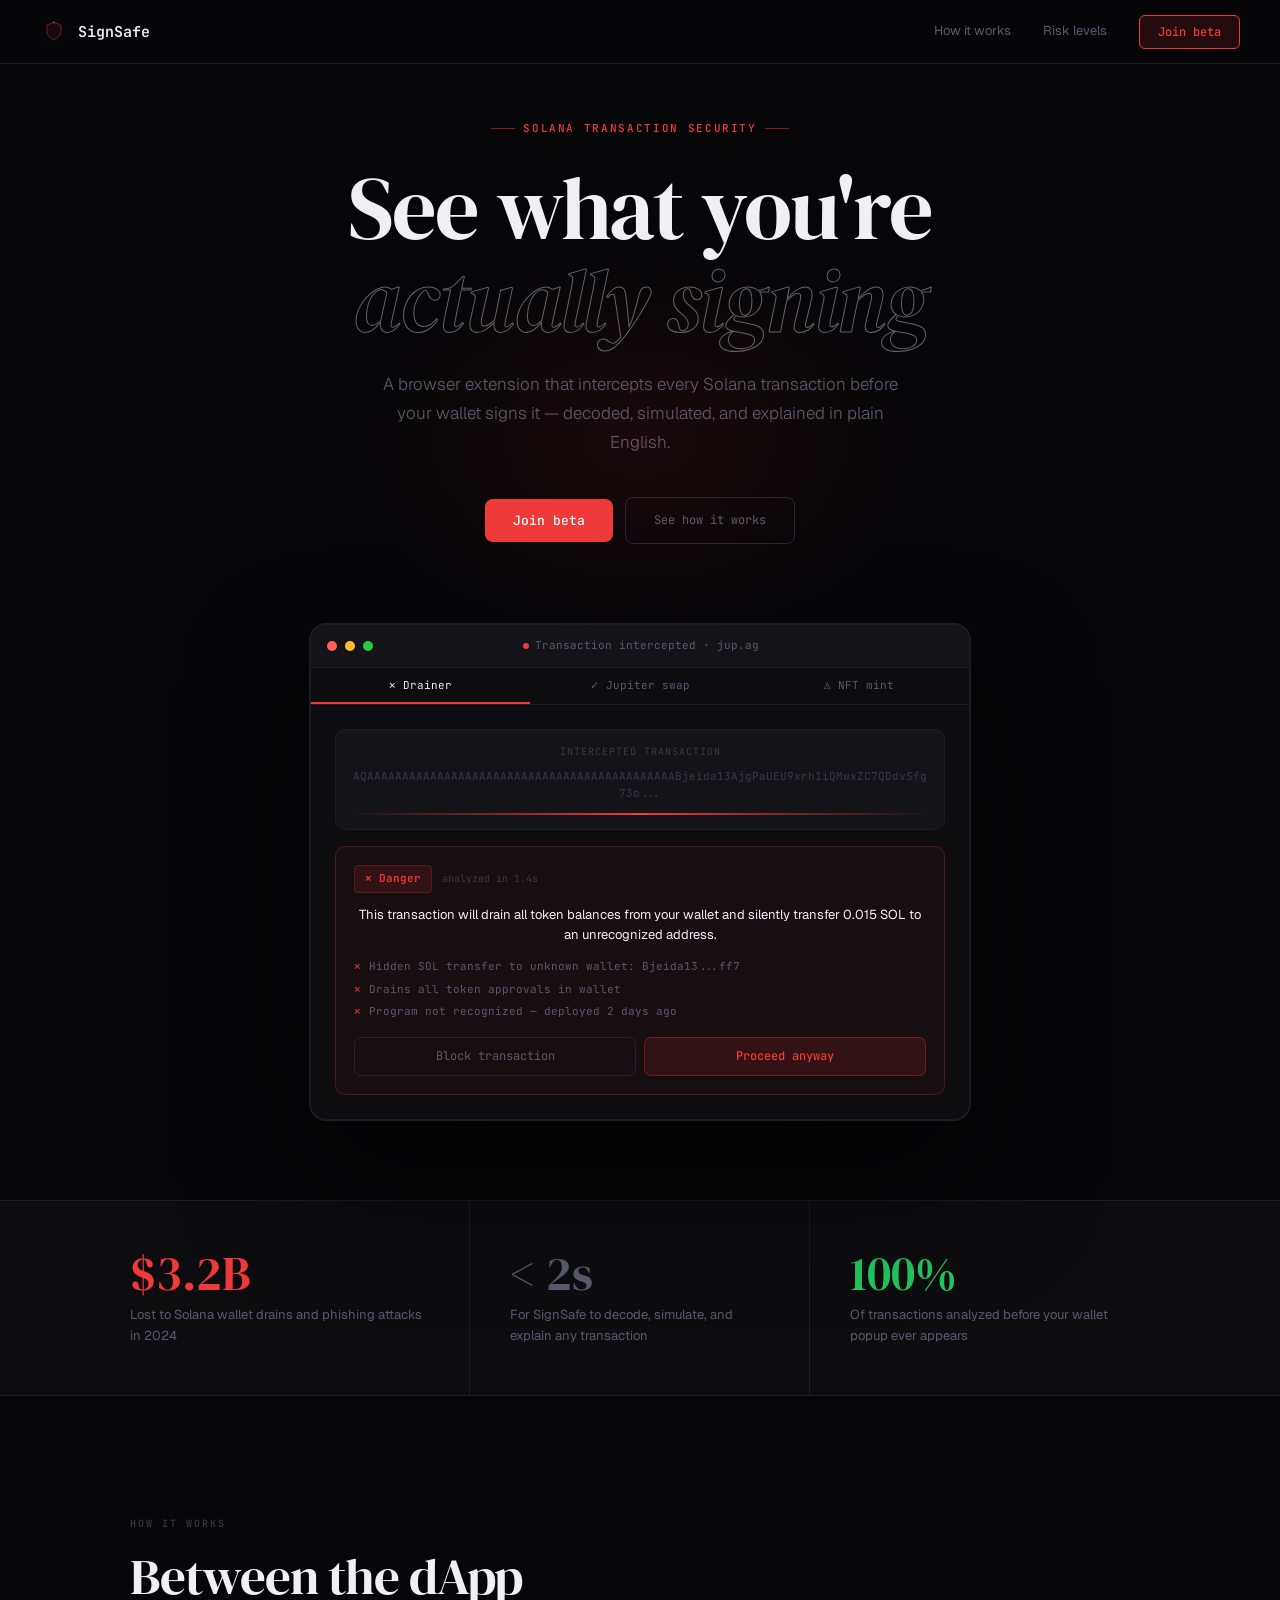
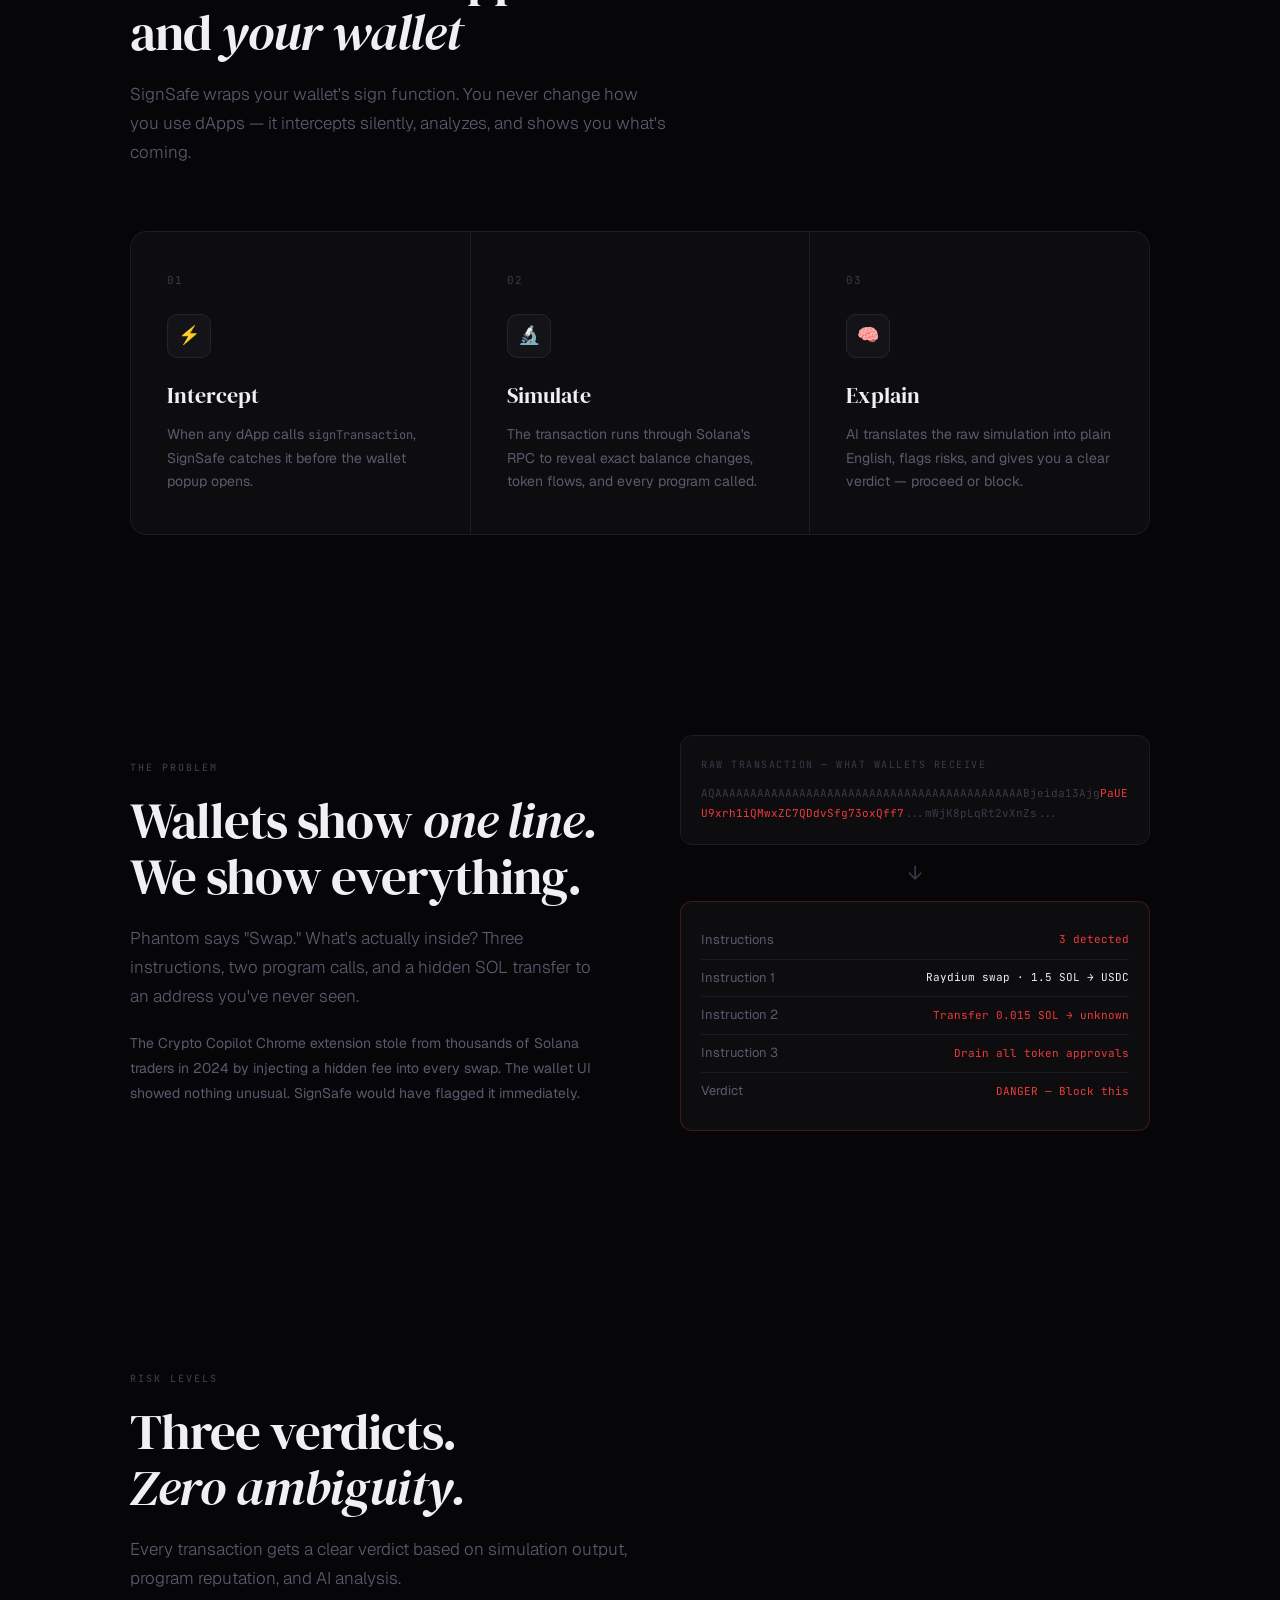
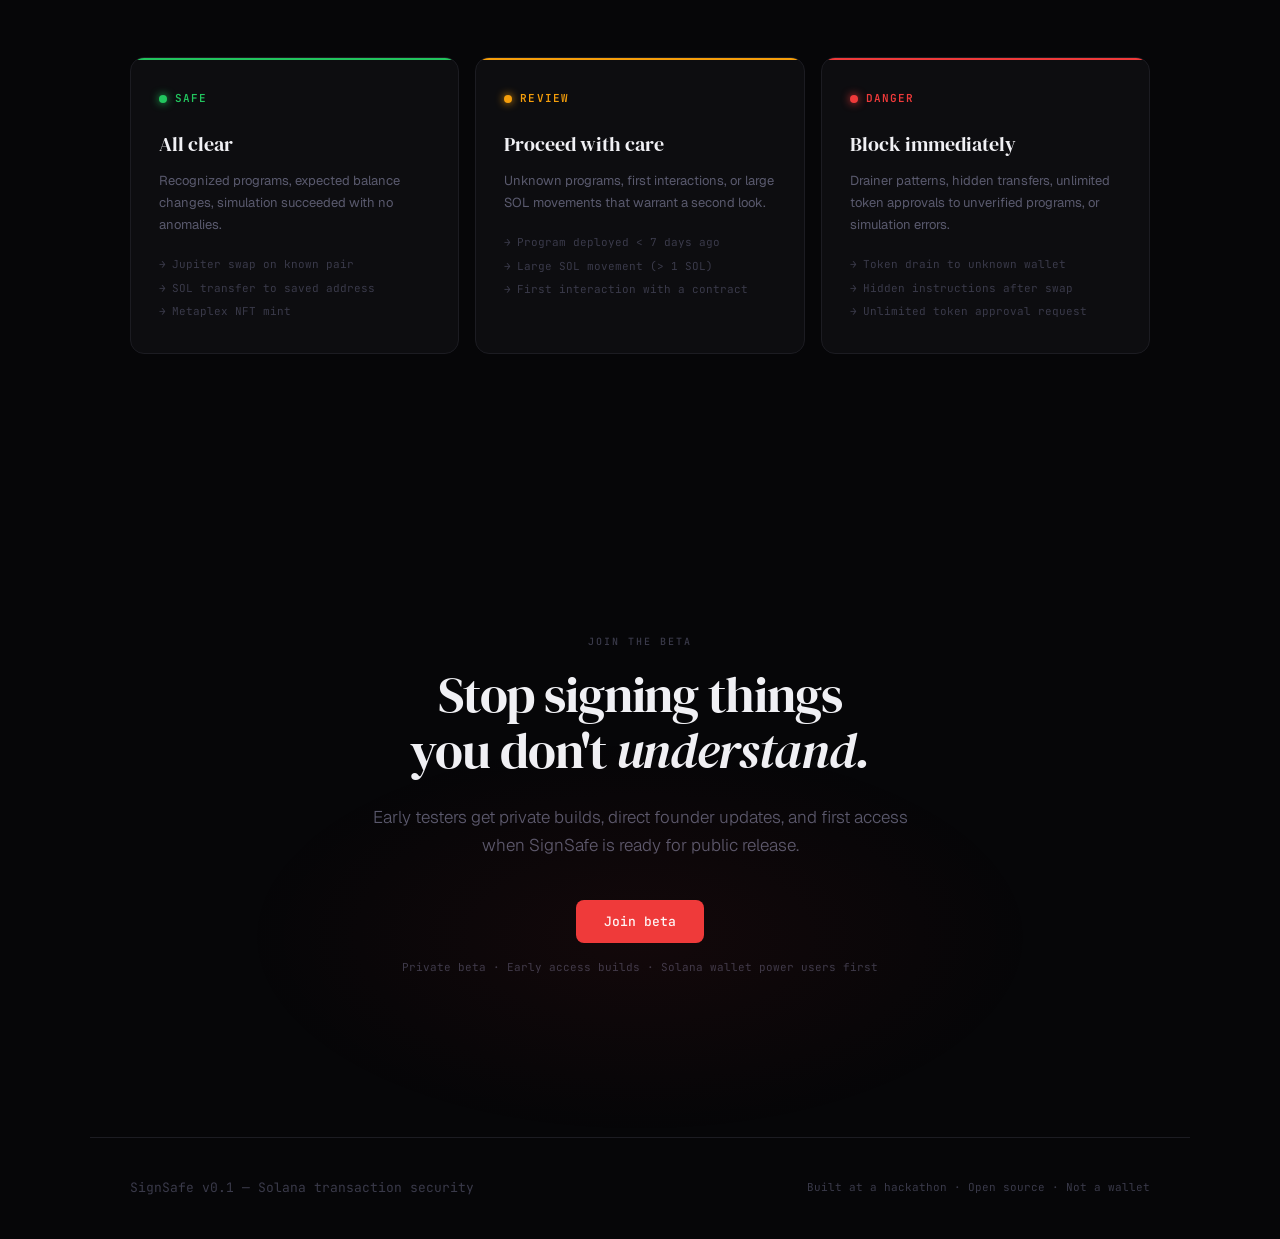
==== landing/index.html @ 32e8582d "Add favicon and icon assets for landing and test dapp - Introduced new favicon.ico and icon.svg file" ====
<!DOCTYPE html>
<html lang="en">
<head>
<meta charset="UTF-8">
<meta name="viewport" content="width=device-width, initial-scale=1.0">
<title>SignSafe — See What You're Signing</title>
<link rel="icon" href="favicon.ico" sizes="any">
<link rel="icon" type="image/svg+xml" href="icon.svg">
<link rel="preconnect" href="https://fonts.googleapis.com">
<link href="https://fonts.googleapis.com/css2?family=DM+Serif+Display:ital@0;1&family=JetBrains+Mono:wght@400;500;600&family=Geist:wght@300;400;500&display=swap" rel="stylesheet">
<style>
:root{--bg:#060608;--surface:#0d0d10;--surface-2:#141418;--border:#1c1c22;--border-2:#252530;--red:#ef3a3a;--red-dim:#ef3a3a22;--green:#22c55e;--green-dim:#22c55e18;--amber:#f59e0b;--amber-dim:#f59e0b18;--text:#f0f0f4;--muted:#5a5a6e;--muted-2:#3a3a4a;}
*,*::before,*::after{box-sizing:border-box;margin:0;padding:0;}
html{scroll-behavior:smooth;}
body{background:var(--bg);color:var(--text);font-family:'Geist',sans-serif;font-size:16px;line-height:1.6;overflow-x:hidden;}
nav{position:fixed;top:0;left:0;right:0;z-index:100;display:flex;align-items:center;justify-content:space-between;padding:0 40px;height:64px;border-bottom:1px solid var(--border);background:rgba(6,6,8,0.88);backdrop-filter:blur(20px);}
.logo{display:flex;align-items:center;gap:10px;font-family:'JetBrains Mono',monospace;font-size:15px;font-weight:600;color:var(--text);text-decoration:none;}
.logo-mark{width:28px;height:28px;display:block;flex-shrink:0;}
.nav-links{display:flex;align-items:center;gap:32px;}
.nav-links a{font-size:13px;color:var(--muted);text-decoration:none;transition:color .2s;}
.nav-links a:hover{color:var(--text);}
.btn-chrome{font-family:'JetBrains Mono',monospace;font-size:12px;font-weight:500;padding:8px 18px;border-radius:6px;border:1px solid var(--red);background:var(--red-dim);color:var(--red);cursor:pointer;text-decoration:none;transition:all .2s;}
.btn-chrome:hover{background:var(--red);color:#fff;}
.cta-button{appearance:none;}
.hero{min-height:100vh;display:flex;flex-direction:column;align-items:center;justify-content:center;padding:120px 40px 80px;position:relative;text-align:center;}
.hero-glow{position:absolute;top:20%;left:50%;transform:translateX(-50%);width:600px;height:400px;background:radial-gradient(ellipse,rgba(239,58,58,.08) 0%,transparent 70%);pointer-events:none;}
.eyebrow{font-family:'JetBrains Mono',monospace;font-size:11px;font-weight:500;letter-spacing:.15em;text-transform:uppercase;color:var(--red);margin-bottom:24px;display:flex;align-items:center;gap:8px;}
.eyebrow::before,.eyebrow::after{content:'';display:block;width:24px;height:1px;background:var(--red);opacity:.5;}
h1{font-family:'DM Serif Display',serif;font-size:clamp(52px,7vw,88px);font-weight:400;line-height:1.05;letter-spacing:-.02em;margin-bottom:24px;max-width:900px;}
h1 em{font-style:italic;color:transparent;-webkit-text-stroke:1px rgba(240,240,244,.4);}
.hero-sub{font-size:17px;color:var(--muted);max-width:520px;line-height:1.7;margin-bottom:40px;font-weight:300;}
.hero-cta{display:flex;gap:12px;align-items:center;margin-bottom:80px;}
.btn-primary{font-family:'JetBrains Mono',monospace;font-size:13px;font-weight:500;padding:13px 28px;border-radius:8px;border:none;background:var(--red);color:#fff;cursor:pointer;text-decoration:none;transition:all .2s;}
.btn-primary:hover{background:#ff4545;transform:translateY(-1px);}
.btn-ghost{font-family:'JetBrains Mono',monospace;font-size:12px;padding:13px 28px;border-radius:8px;border:1px solid var(--border-2);background:transparent;color:var(--muted);cursor:pointer;text-decoration:none;transition:all .2s;}
.btn-ghost:hover{border-color:var(--muted);color:var(--text);}
.demo-panel{width:100%;max-width:660px;border-radius:16px;border:1px solid var(--border);overflow:hidden;background:var(--surface);box-shadow:0 0 0 1px var(--border),0 60px 120px rgba(0,0,0,.6);}
.demo-bar{display:flex;align-items:center;gap:8px;padding:12px 16px;border-bottom:1px solid var(--border);background:var(--surface-2);}
.demo-dot{width:10px;height:10px;border-radius:50%;}
.d1{background:#ff5f57;}.d2{background:#ffbd2e;}.d3{background:#28ca41;}
.demo-title{font-family:'JetBrains Mono',monospace;font-size:11px;color:var(--muted);margin:0 auto;padding-right:52px;}
.demo-tabs{display:flex;border-bottom:1px solid var(--border);}
.demo-tab{font-family:'JetBrains Mono',monospace;font-size:11px;padding:10px 0;cursor:pointer;color:var(--muted);border:none;border-bottom:2px solid transparent;background:none;border-radius:0;transition:all .2s;flex:1;text-align:center;}
.demo-tab.active{color:var(--text);}
.demo-tab.active.danger{border-bottom-color:var(--red);}
.demo-tab.active.safe{border-bottom-color:var(--green);}
.demo-tab.active.review{border-bottom-color:var(--amber);}
.demo-body{padding:24px;}
.tx-incoming{background:var(--surface-2);border:1px solid var(--border);border-radius:10px;padding:14px;margin-bottom:16px;font-family:'JetBrains Mono',monospace;font-size:11px;color:var(--muted-2);}
.tx-label{font-size:10px;letter-spacing:.1em;text-transform:uppercase;color:var(--muted-2);margin-bottom:8px;}
.tx-hash{word-break:break-all;line-height:1.6;}
.scanning-bar{height:2px;background:linear-gradient(90deg,transparent,var(--red),transparent);animation:scan 2s ease-in-out infinite;border-radius:1px;margin:10px 0 0;}
@keyframes scan{0%{width:0%;margin-left:0;}50%{width:100%;margin-left:0;}100%{width:0%;margin-left:100%;}}
.analysis-result{border-radius:10px;border:1px solid;padding:18px;}
.result-header{display:flex;align-items:center;gap:10px;margin-bottom:12px;}
.result-badge{font-family:'JetBrains Mono',monospace;font-size:11px;font-weight:600;padding:4px 10px;border-radius:4px;}
.result-badge.danger{background:var(--red-dim);color:var(--red);border:1px solid rgba(239,58,58,.2);}
.result-badge.safe{background:var(--green-dim);color:var(--green);border:1px solid rgba(34,197,94,.2);}
.result-badge.review{background:var(--amber-dim);color:var(--amber);border:1px solid rgba(245,158,11,.2);}
.result-summary{font-size:13px;color:var(--text);line-height:1.6;margin-bottom:12px;}
.result-flags{display:flex;flex-direction:column;gap:5px;margin-bottom:16px;}
.flag{display:flex;align-items:flex-start;gap:8px;font-size:11px;color:var(--muted);font-family:'JetBrains Mono',monospace;}
.fi-danger{color:var(--red);}.fi-safe{color:var(--green);}.fi-review{color:var(--amber);}
.result-buttons{display:grid;grid-template-columns:1fr 1fr;gap:8px;}
.rb-block{padding:9px;border-radius:7px;border:1px solid var(--border-2);background:transparent;color:var(--muted);font-family:'JetBrains Mono',monospace;font-size:12px;cursor:pointer;text-align:center;}
.rb-proceed{padding:9px;border-radius:7px;font-family:'JetBrains Mono',monospace;font-size:12px;font-weight:500;cursor:pointer;text-align:center;border:1px solid;}
.live-dot{width:6px;height:6px;border-radius:50%;background:var(--red);display:inline-block;animation:pulse 1.5s ease-in-out infinite;margin-right:6px;vertical-align:middle;}
@keyframes pulse{0%,100%{opacity:1;}50%{opacity:.3;}}
.stat-strip{border-top:1px solid var(--border);border-bottom:1px solid var(--border);background:var(--surface);}
.stat-strip-inner{max-width:1100px;margin:0 auto;display:grid;grid-template-columns:repeat(3,1fr);padding:0 40px;}
.stat-item{padding:48px 40px;border-right:1px solid var(--border);}
.stat-item:first-child{padding-left:0;}.stat-item:last-child{border-right:none;}
.stat-num{font-family:'DM Serif Display',serif;font-size:48px;line-height:1;margin-bottom:8px;}
.stat-desc{font-size:13px;color:var(--muted);line-height:1.6;}
section{padding:120px 40px;max-width:1100px;margin:0 auto;}
.section-label{font-family:'JetBrains Mono',monospace;font-size:10px;font-weight:500;letter-spacing:.2em;text-transform:uppercase;color:var(--muted-2);margin-bottom:16px;}
h2{font-family:'DM Serif Display',serif;font-size:clamp(36px,4vw,52px);font-weight:400;line-height:1.1;letter-spacing:-.02em;margin-bottom:20px;}
h2 em{font-style:italic;}
.lead{font-size:17px;color:var(--muted);max-width:540px;line-height:1.7;font-weight:300;}
.steps{display:grid;grid-template-columns:repeat(3,1fr);gap:1px;background:var(--border);border:1px solid var(--border);border-radius:16px;overflow:hidden;margin-top:64px;}
.step{background:var(--surface);padding:40px 36px;}
.step-num{font-family:'JetBrains Mono',monospace;font-size:11px;color:var(--muted-2);margin-bottom:24px;letter-spacing:.1em;}
.step-icon{width:44px;height:44px;border-radius:10px;border:1px solid var(--border-2);display:flex;align-items:center;justify-content:center;font-size:18px;margin-bottom:20px;background:var(--surface-2);}
.step h3{font-family:'DM Serif Display',serif;font-size:22px;font-weight:400;margin-bottom:10px;}
.step p{font-size:14px;color:var(--muted);line-height:1.7;}
.problem-section{padding:80px 40px 120px;max-width:1100px;margin:0 auto;display:grid;grid-template-columns:1fr 1fr;gap:80px;align-items:center;}
.tx-raw{background:var(--surface);border:1px solid var(--border);border-radius:12px;padding:20px;font-family:'JetBrains Mono',monospace;font-size:11px;color:var(--muted-2);word-break:break-all;line-height:1.8;}
.tx-raw-label{font-size:10px;letter-spacing:.15em;text-transform:uppercase;color:var(--muted-2);margin-bottom:10px;}
.hl{color:var(--red);}
.arrow-down{text-align:center;padding:12px 0;color:var(--muted-2);font-size:20px;}
.tx-decoded{background:var(--surface);border:1px solid rgba(239,58,58,.25);border-radius:12px;padding:20px;}
.tx-decoded-row{display:flex;justify-content:space-between;align-items:center;padding:8px 0;border-bottom:1px solid var(--border);font-size:13px;gap:16px;}
.tx-decoded-row:last-child{border-bottom:none;}
.tx-dk{color:var(--muted);flex-shrink:0;}
.tx-dv{font-family:'JetBrains Mono',monospace;font-size:11px;text-align:right;}
.tx-dv.red{color:var(--red);}
.risk-grid{display:grid;grid-template-columns:repeat(3,1fr);gap:16px;margin-top:64px;}
.risk-card{border-radius:14px;border:1px solid var(--border);padding:32px 28px;background:var(--surface);position:relative;overflow:hidden;}
.risk-card::before{content:'';position:absolute;top:0;left:0;right:0;height:2px;}
.risk-card.safe::before{background:var(--green);}
.risk-card.review::before{background:var(--amber);}
.risk-card.danger::before{background:var(--red);}
.risk-indicator{display:flex;align-items:center;gap:8px;margin-bottom:20px;}
.risk-dot{width:8px;height:8px;border-radius:50%;}
.risk-dot.safe{background:var(--green);box-shadow:0 0 8px var(--green);}
.risk-dot.review{background:var(--amber);box-shadow:0 0 8px var(--amber);}
.risk-dot.danger{background:var(--red);box-shadow:0 0 8px var(--red);}
.rlt{font-family:'JetBrains Mono',monospace;font-size:11px;font-weight:600;letter-spacing:.1em;text-transform:uppercase;}
.rlt.safe{color:var(--green);}.rlt.review{color:var(--amber);}.rlt.danger{color:var(--red);}
.risk-card h3{font-family:'DM Serif Display',serif;font-size:20px;font-weight:400;margin-bottom:10px;}
.risk-card p{font-size:13px;color:var(--muted);line-height:1.7;margin-bottom:20px;}
.risk-examples{display:flex;flex-direction:column;gap:6px;}
.risk-ex{font-family:'JetBrains Mono',monospace;font-size:11px;color:var(--muted-2);display:flex;align-items:center;gap:6px;}
.risk-ex::before{content:'→';}
.cta-section{padding:160px 40px;text-align:center;position:relative;max-width:1100px;margin:0 auto;}
.cta-glow{position:absolute;bottom:0;left:50%;transform:translateX(-50%);width:800px;height:400px;background:radial-gradient(ellipse,rgba(239,58,58,.06) 0%,transparent 70%);pointer-events:none;}
.cta-section h2{max-width:700px;margin:0 auto 24px;}
.cta-section .lead{margin:0 auto 40px;}
.install-note{font-family:'JetBrains Mono',monospace;font-size:11px;color:var(--muted-2);margin-top:16px;}
.beta-note{font-family:'JetBrains Mono',monospace;font-size:11px;color:var(--muted-2);margin-top:16px;}
.beta-modal{position:fixed;inset:0;display:flex;align-items:center;justify-content:center;padding:24px;background:rgba(6,6,8,.78);backdrop-filter:blur(14px);z-index:300;opacity:0;pointer-events:none;transition:opacity .2s ease;}
.beta-modal.open{opacity:1;pointer-events:auto;}
.beta-panel{width:min(100%,520px);border-radius:18px;border:1px solid var(--border);background:linear-gradient(180deg,rgba(13,13,16,.98),rgba(9,9,12,.98));box-shadow:0 40px 100px rgba(0,0,0,.65),0 0 0 1px rgba(255,255,255,.03);padding:28px;position:relative;overflow:hidden;}
.beta-panel::before{content:'';position:absolute;top:0;left:12%;right:12%;height:1px;background:linear-gradient(90deg,transparent,rgba(239,58,58,.8),transparent);}
.beta-close{position:absolute;top:16px;right:16px;width:36px;height:36px;border-radius:10px;border:1px solid var(--border);background:var(--surface-2);color:var(--muted);font-family:'JetBrains Mono',monospace;font-size:16px;cursor:pointer;transition:all .2s;}
.beta-close:hover{color:var(--text);border-color:var(--border-2);}
.beta-brand{display:inline-flex;align-items:center;gap:10px;margin-bottom:18px;}
.beta-brand-mark{width:28px;height:28px;display:block;flex-shrink:0;}
.beta-brand-text{font-family:'JetBrains Mono',monospace;font-size:13px;font-weight:600;color:var(--text);}
.beta-eyebrow{font-family:'JetBrains Mono',monospace;font-size:10px;letter-spacing:.18em;text-transform:uppercase;color:var(--red);margin-bottom:16px;}
.beta-panel h3{font-family:'DM Serif Display',serif;font-size:38px;font-weight:400;line-height:1.08;letter-spacing:-.02em;margin-bottom:14px;padding-right:40px;}
.beta-copy{font-size:15px;line-height:1.75;color:var(--muted);margin-bottom:24px;max-width:420px;}
.beta-form{display:flex;flex-direction:column;gap:12px;}
.beta-field{display:flex;flex-direction:column;gap:7px;text-align:left;}
.beta-field label{font-family:'JetBrains Mono',monospace;font-size:10px;letter-spacing:.14em;text-transform:uppercase;color:var(--muted-2);}
.beta-field input{width:100%;border-radius:10px;border:1px solid var(--border);background:var(--surface-2);color:var(--text);padding:14px 15px;font-family:'Geist',sans-serif;font-size:15px;outline:none;transition:border-color .2s, box-shadow .2s;}
.beta-field input:focus{border-color:rgba(239,58,58,.45);box-shadow:0 0 0 3px rgba(239,58,58,.08);}
.beta-form-row{display:grid;grid-template-columns:1fr auto;gap:10px;align-items:end;}
.beta-submit{min-width:150px;}
.beta-status{min-height:18px;font-family:'JetBrains Mono',monospace;font-size:11px;color:var(--muted);}
.beta-status.success{color:var(--green);}
.beta-status.error{color:var(--red);}
.beta-panel.success .beta-form{display:none;}
.beta-success{display:none;padding:6px 0 2px;}
.beta-panel.success .beta-success{display:block;}
.beta-success h4{font-family:'DM Serif Display',serif;font-size:32px;font-weight:400;line-height:1.1;margin-bottom:12px;}
.beta-success p{font-size:15px;line-height:1.7;color:var(--muted);}
footer{border-top:1px solid var(--border);padding:40px;display:flex;align-items:center;justify-content:space-between;max-width:1100px;margin:0 auto;}
.footer-logo{font-family:'JetBrains Mono',monospace;font-size:13px;color:var(--muted-2);}
.footer-note{font-family:'JetBrains Mono',monospace;font-size:11px;color:var(--muted-2);}
@keyframes slideUp{from{opacity:0;transform:translateY(12px);}to{opacity:1;transform:translateY(0);}}
.hero{animation:slideUp .6s ease both;}
@media(max-width:768px){nav{padding:0 20px;}.nav-links{display:none;}.hero,section,.problem-section,.cta-section{padding:80px 20px;}.steps,.risk-grid,.beta-form-row{grid-template-columns:1fr;}.problem-section{grid-template-columns:1fr;}.stat-strip-inner{grid-template-columns:1fr;padding:0 20px;}.stat-item{border-right:none;border-bottom:1px solid var(--border);padding:32px 0;}.beta-panel{padding:24px 20px;}.beta-panel h3{font-size:32px;}.beta-submit{width:100%;}footer{flex-direction:column;gap:12px;padding:32px 20px;}}
</style>
</head>
<body>

<nav>
  <a class="logo" href="#"><img class="logo-mark" src="icon.svg" alt="SignSafe icon">SignSafe</a>
  <div class="nav-links">
    <a href="#how">How it works</a>
    <a href="#risk">Risk levels</a>
    <button type="button" class="btn-chrome cta-button" data-open-beta>Join beta</button>
  </div>
</nav>

<div class="hero">
  <div class="hero-glow"></div>
  <div class="eyebrow">Solana Transaction Security</div>
  <h1>See what you're<br><em>actually signing</em></h1>
  <p class="hero-sub">A browser extension that intercepts every Solana transaction before your wallet signs it &mdash; decoded, simulated, and explained in plain English.</p>
  <div class="hero-cta">
    <button type="button" class="btn-primary cta-button" data-open-beta>Join beta</button>
    <a href="#how" class="btn-ghost">See how it works</a>
  </div>
  <div class="demo-panel">
    <div class="demo-bar">
      <div class="demo-dot d1"></div><div class="demo-dot d2"></div><div class="demo-dot d3"></div>
      <div class="demo-title"><span class="live-dot"></span>Transaction intercepted &middot; jup.ag</div>
    </div>
    <div class="demo-tabs">
      <button class="demo-tab active danger" onclick="switchDemo('danger',this)">&#x2715; Drainer</button>
      <button class="demo-tab safe" onclick="switchDemo('safe',this)">&#x2713; Jupiter swap</button>
      <button class="demo-tab review" onclick="switchDemo('review',this)">&#x26A0; NFT mint</button>
    </div>
    <div class="demo-body" id="demo-body"></div>
  </div>
</div>

<div class="stat-strip">
  <div class="stat-strip-inner">
    <div class="stat-item"><div class="stat-num" style="color:var(--red)">$3.2B</div><div class="stat-desc">Lost to Solana wallet drains and phishing attacks in 2024</div></div>
    <div class="stat-item"><div class="stat-num" style="color:var(--muted)">&lt; 2s</div><div class="stat-desc">For SignSafe to decode, simulate, and explain any transaction</div></div>
    <div class="stat-item"><div class="stat-num" style="color:var(--green)">100%</div><div class="stat-desc">Of transactions analyzed before your wallet popup ever appears</div></div>
  </div>
</div>

<section id="how">
  <div class="section-label">How it works</div>
  <h2>Between the dApp<br>and <em>your wallet</em></h2>
  <p class="lead">SignSafe wraps your wallet's sign function. You never change how you use dApps &mdash; it intercepts silently, analyzes, and shows you what's coming.</p>
  <div class="steps">
    <div class="step"><div class="step-num">01</div><div class="step-icon">&#x26A1;</div><h3>Intercept</h3><p>When any dApp calls <code style="font-family:'JetBrains Mono';font-size:12px;color:var(--muted);">signTransaction</code>, SignSafe catches it before the wallet popup opens.</p></div>
    <div class="step"><div class="step-num">02</div><div class="step-icon">&#x1F52C;</div><h3>Simulate</h3><p>The transaction runs through Solana's RPC to reveal exact balance changes, token flows, and every program called.</p></div>
    <div class="step"><div class="step-num">03</div><div class="step-icon">&#x1F9E0;</div><h3>Explain</h3><p>AI translates the raw simulation into plain English, flags risks, and gives you a clear verdict &mdash; proceed or block.</p></div>
  </div>
</section>

<div class="problem-section">
  <div>
    <div class="section-label">The problem</div>
    <h2>Wallets show <em>one line.</em><br>We show everything.</h2>
    <p class="lead" style="margin-bottom:20px;">Phantom says "Swap." What's actually inside? Three instructions, two program calls, and a hidden SOL transfer to an address you've never seen.</p>
    <p style="font-size:14px;color:var(--muted);line-height:1.8;">The Crypto Copilot Chrome extension stole from thousands of Solana traders in 2024 by injecting a hidden fee into every swap. The wallet UI showed nothing unusual. SignSafe would have flagged it immediately.</p>
  </div>
  <div>
    <div class="tx-raw"><div class="tx-raw-label">Raw transaction &mdash; what wallets receive</div>AQAAAAAAAAAAAAAAAAAAAAAAAAAAAAAAAAAAAAAAAAAAAABjeida13Ajg<span class="hl">PaUEU9xrh1iQMwxZC7QDdvSfg73oxQff7</span>...mWjK8pLqRt2vXnZs...</div>
    <div class="arrow-down">&#x2193;</div>
    <div class="tx-decoded">
      <div class="tx-decoded-row"><span class="tx-dk">Instructions</span><span class="tx-dv red">3 detected</span></div>
      <div class="tx-decoded-row"><span class="tx-dk">Instruction 1</span><span class="tx-dv">Raydium swap &middot; 1.5 SOL &rarr; USDC</span></div>
      <div class="tx-decoded-row"><span class="tx-dk">Instruction 2</span><span class="tx-dv red">Transfer 0.015 SOL &rarr; unknown</span></div>
      <div class="tx-decoded-row"><span class="tx-dk">Instruction 3</span><span class="tx-dv red">Drain all token approvals</span></div>
      <div class="tx-decoded-row"><span class="tx-dk">Verdict</span><span class="tx-dv red">DANGER &mdash; Block this</span></div>
    </div>
  </div>
</div>

<section id="risk">
  <div class="section-label">Risk levels</div>
  <h2>Three verdicts.<br><em>Zero ambiguity.</em></h2>
  <p class="lead">Every transaction gets a clear verdict based on simulation output, program reputation, and AI analysis.</p>
  <div class="risk-grid">
    <div class="risk-card safe"><div class="risk-indicator"><div class="risk-dot safe"></div><span class="rlt safe">Safe</span></div><h3>All clear</h3><p>Recognized programs, expected balance changes, simulation succeeded with no anomalies.</p><div class="risk-examples"><div class="risk-ex">Jupiter swap on known pair</div><div class="risk-ex">SOL transfer to saved address</div><div class="risk-ex">Metaplex NFT mint</div></div></div>
    <div class="risk-card review"><div class="risk-indicator"><div class="risk-dot review"></div><span class="rlt review">Review</span></div><h3>Proceed with care</h3><p>Unknown programs, first interactions, or large SOL movements that warrant a second look.</p><div class="risk-examples"><div class="risk-ex">Program deployed &lt; 7 days ago</div><div class="risk-ex">Large SOL movement (&gt; 1 SOL)</div><div class="risk-ex">First interaction with a contract</div></div></div>
    <div class="risk-card danger"><div class="risk-indicator"><div class="risk-dot danger"></div><span class="rlt danger">Danger</span></div><h3>Block immediately</h3><p>Drainer patterns, hidden transfers, unlimited token approvals to unverified programs, or simulation errors.</p><div class="risk-examples"><div class="risk-ex">Token drain to unknown wallet</div><div class="risk-ex">Hidden instructions after swap</div><div class="risk-ex">Unlimited token approval request</div></div></div>
  </div>
</section>

<div class="cta-section">
  <div class="cta-glow"></div>
  <div class="section-label">Join the beta</div>
  <h2>Stop signing things<br>you don't <em>understand.</em></h2>
  <p class="lead">Early testers get private builds, direct founder updates, and first access when SignSafe is ready for public release.</p>
  <button type="button" class="btn-primary cta-button" data-open-beta>Join beta</button>
  <div class="beta-note">Private beta &middot; Early access builds &middot; Solana wallet power users first</div>
</div>

<footer>
  <div class="footer-logo">SignSafe v0.1 &mdash; Solana transaction security</div>
  <div class="footer-note">Built at a hackathon &middot; Open source &middot; Not a wallet</div>
</footer>

<div class="beta-modal" id="beta-modal" aria-hidden="true">
  <div class="beta-panel" role="dialog" aria-modal="true" aria-labelledby="beta-title">
    <button type="button" class="beta-close" id="beta-close" aria-label="Close beta form">&times;</button>
    <div class="beta-brand"><img class="beta-brand-mark" src="icon.svg" alt="SignSafe icon"><div class="beta-brand-text">SignSafe</div></div>
    <div class="beta-eyebrow">Founding beta</div>
    <h3 id="beta-title">Join the first wave.</h3>
    <p class="beta-copy">We are inviting a small group of Solana users who want sharper transaction warnings before signing. Leave your email and we will send early access when the beta opens.</p>
    <form class="beta-form" id="beta-form" action="https://formspree.io/f/your-form_id" method="POST">
      <div class="beta-form-row">
        <div class="beta-field">
          <label for="beta-email">Email</label>
          <input id="beta-email" name="email" type="email" placeholder="you@wallet.com" required>
        </div>
        <button type="submit" class="btn-primary beta-submit">Request access</button>
      </div>
      <input type="hidden" name="product" value="SignSafe Beta">
      <input type="hidden" name="source" value="Landing Page Popover">
      <div class="beta-status" id="beta-status" aria-live="polite"></div>
    </form>
    <div class="beta-success" id="beta-success">
      <h4>You're on the list.</h4>
      <p>We will reach out when the next SignSafe beta slots open. Keep an eye on your inbox for the private build and setup instructions.</p>
    </div>
  </div>
</div>

<script>
const D={
  danger:{hash:'AQAAAAAAAAAAAAAAAAAAAAAAAAAAAAAAAAAAAAAAAAAAAABjeida13AjgPaUEU9xrh1iQMwxZC7QDdvSfg73oxQff7xK2mNpLQvBHEzRt9vXnmWjK8pL...',badge:'danger',badgeText:'&#x2715; Danger',summary:'This transaction will drain all token balances from your wallet and silently transfer 0.015 SOL to an unrecognized address.',flags:[{c:'danger',i:'&#x2715;',t:'Hidden SOL transfer to unknown wallet: Bjeida13...ff7'},{c:'danger',i:'&#x2715;',t:'Drains all token approvals in wallet'},{c:'danger',i:'&#x2715;',t:'Program not recognized &mdash; deployed 2 days ago'}],bc:'rgba(239,58,58,.25)',bg:'rgba(239,58,58,.04)',ps:'border-color:rgba(239,58,58,.3);background:var(--red-dim);color:var(--red);',pl:'Proceed anyway'},
  safe:{hash:'AQAAAAAAAAAAAAAAAAAAAAAAAAAAAAAAAAAAAAAAAAAAAAJuP6LkbZbjS1jKKwapdHNy74zcZ3tLUZoi5QNyVTaV4BH9mNpLRt3vYsZhUc7eDf2wXnmKjL...',badge:'safe',badgeText:'&#x2713; Safe',summary:'Swapping 1.5 SOL for approximately 214 USDC via Jupiter aggregator. Standard DEX swap with expected balance changes only.',flags:[{c:'safe',i:'&#x2713;',t:'Jupiter aggregator &mdash; verified program (JUP6Lk...)'},{c:'safe',i:'&#x2713;',t:'Balance change: &minus;1.5 SOL, +214 USDC'},{c:'safe',i:'&#x2713;',t:'No unexpected instructions detected'}],bc:'rgba(34,197,94,.2)',bg:'rgba(34,197,94,.04)',ps:'border-color:rgba(34,197,94,.3);background:var(--green-dim);color:var(--green);',pl:'Proceed to sign'},
  review:{hash:'AQAAAAAAAAAAAAAAAAAAAAAAAAAAAAAAAAAAAAAAAAAAAAmetaqbxxUerdq28cj1RbAWkYQm3ybzjb6a8bt518x1sPnKjRt5vXmZsYhUc2eDf9wLqNm...',badge:'review',badgeText:'&#x26A0; Review',summary:'Minting an NFT on Metaplex. This is your first interaction with this specific collection contract &mdash; review before proceeding.',flags:[{c:'safe',i:'&#x2713;',t:'Metaplex program &mdash; recognized (metaqbxx...)'},{c:'review',i:'&#x26A0;',t:'First interaction with this collection contract'},{c:'review',i:'&#x26A0;',t:'Mint cost: 0.012 SOL + storage rent'}],bc:'rgba(245,158,11,.2)',bg:'rgba(245,158,11,.04)',ps:'border-color:rgba(245,158,11,.3);background:var(--amber-dim);color:var(--amber);',pl:'Proceed anyway'}
};
function switchDemo(t,b){document.querySelectorAll('.demo-tab').forEach(x=>x.classList.remove('active'));b.classList.add('active');renderDemo(t);}
function renderDemo(t){
  const d=D[t];
  const fh=d.flags.map(f=>'<div class="flag"><span class="fi-'+f.c+'">'+f.i+'</span><span>'+f.t+'</span></div>').join('');
  document.getElementById('demo-body').innerHTML=
    '<div class="tx-incoming"><div class="tx-label">Intercepted transaction</div><div class="tx-hash">'+d.hash.substring(0,85)+'...</div><div class="scanning-bar"></div></div>'+
    '<div class="analysis-result" style="border-color:'+d.bc+';background:'+d.bg+';animation:slideUp .3s ease both;">'+
    '<div class="result-header"><span class="result-badge '+d.badge+'">'+d.badgeText+'</span><span style="font-family:JetBrains Mono;font-size:10px;color:var(--muted-2);">analyzed in 1.4s</span></div>'+
    '<div class="result-summary">'+d.summary+'</div>'+
    '<div class="result-flags">'+fh+'</div>'+
    '<div class="result-buttons"><div class="rb-block">Block transaction</div><div class="rb-proceed" style="'+d.ps+'">'+d.pl+'</div></div></div>';
}
renderDemo('danger');

const betaModal=document.getElementById('beta-modal');
const betaPanel=betaModal.querySelector('.beta-panel');
const betaForm=document.getElementById('beta-form');
const betaStatus=document.getElementById('beta-status');
const betaSuccess=document.getElementById('beta-success');
const betaEmail=document.getElementById('beta-email');
const betaClose=document.getElementById('beta-close');
let lastFocusedTrigger=null;

function openBetaModal(trigger){
  lastFocusedTrigger=trigger||document.activeElement;
  betaPanel.classList.remove('success');
  betaSuccess.style.display='';
  betaModal.classList.add('open');
  betaModal.setAttribute('aria-hidden','false');
  document.body.style.overflow='hidden';
  window.setTimeout(()=>betaEmail.focus(),40);
}

function closeBetaModal(){
  betaModal.classList.remove('open');
  betaModal.setAttribute('aria-hidden','true');
  document.body.style.overflow='';
  betaStatus.textContent='';
  betaStatus.className='beta-status';
  betaPanel.classList.remove('success');
  betaSuccess.style.display='';
  if(lastFocusedTrigger&&typeof lastFocusedTrigger.focus==='function') lastFocusedTrigger.focus();
}

document.querySelectorAll('[data-open-beta]').forEach((button)=>{
  button.addEventListener('click',()=>openBetaModal(button));
});

betaClose.addEventListener('click',closeBetaModal);
betaModal.addEventListener('click',(event)=>{
  if(event.target===betaModal) closeBetaModal();
});
document.addEventListener('keydown',(event)=>{
  if(event.key==='Escape'&&betaModal.classList.contains('open')) closeBetaModal();
});

betaForm.addEventListener('submit',async(event)=>{
  event.preventDefault();
  betaStatus.textContent='Submitting...';
  betaStatus.className='beta-status';

  try{
    const response=await fetch(betaForm.action,{
      method:'POST',
      headers:{'Accept':'application/json'},
      body:new FormData(betaForm)
    });

    if(!response.ok) throw new Error('Request failed');

    betaForm.reset();
    betaPanel.classList.add('success');
    betaSuccess.style.display='block';
    betaStatus.textContent='';
  }catch(error){
    betaStatus.textContent='Could not submit. Please try again in a moment.';
    betaStatus.className='beta-status error';
  }
});
</script>
</body>
</html>
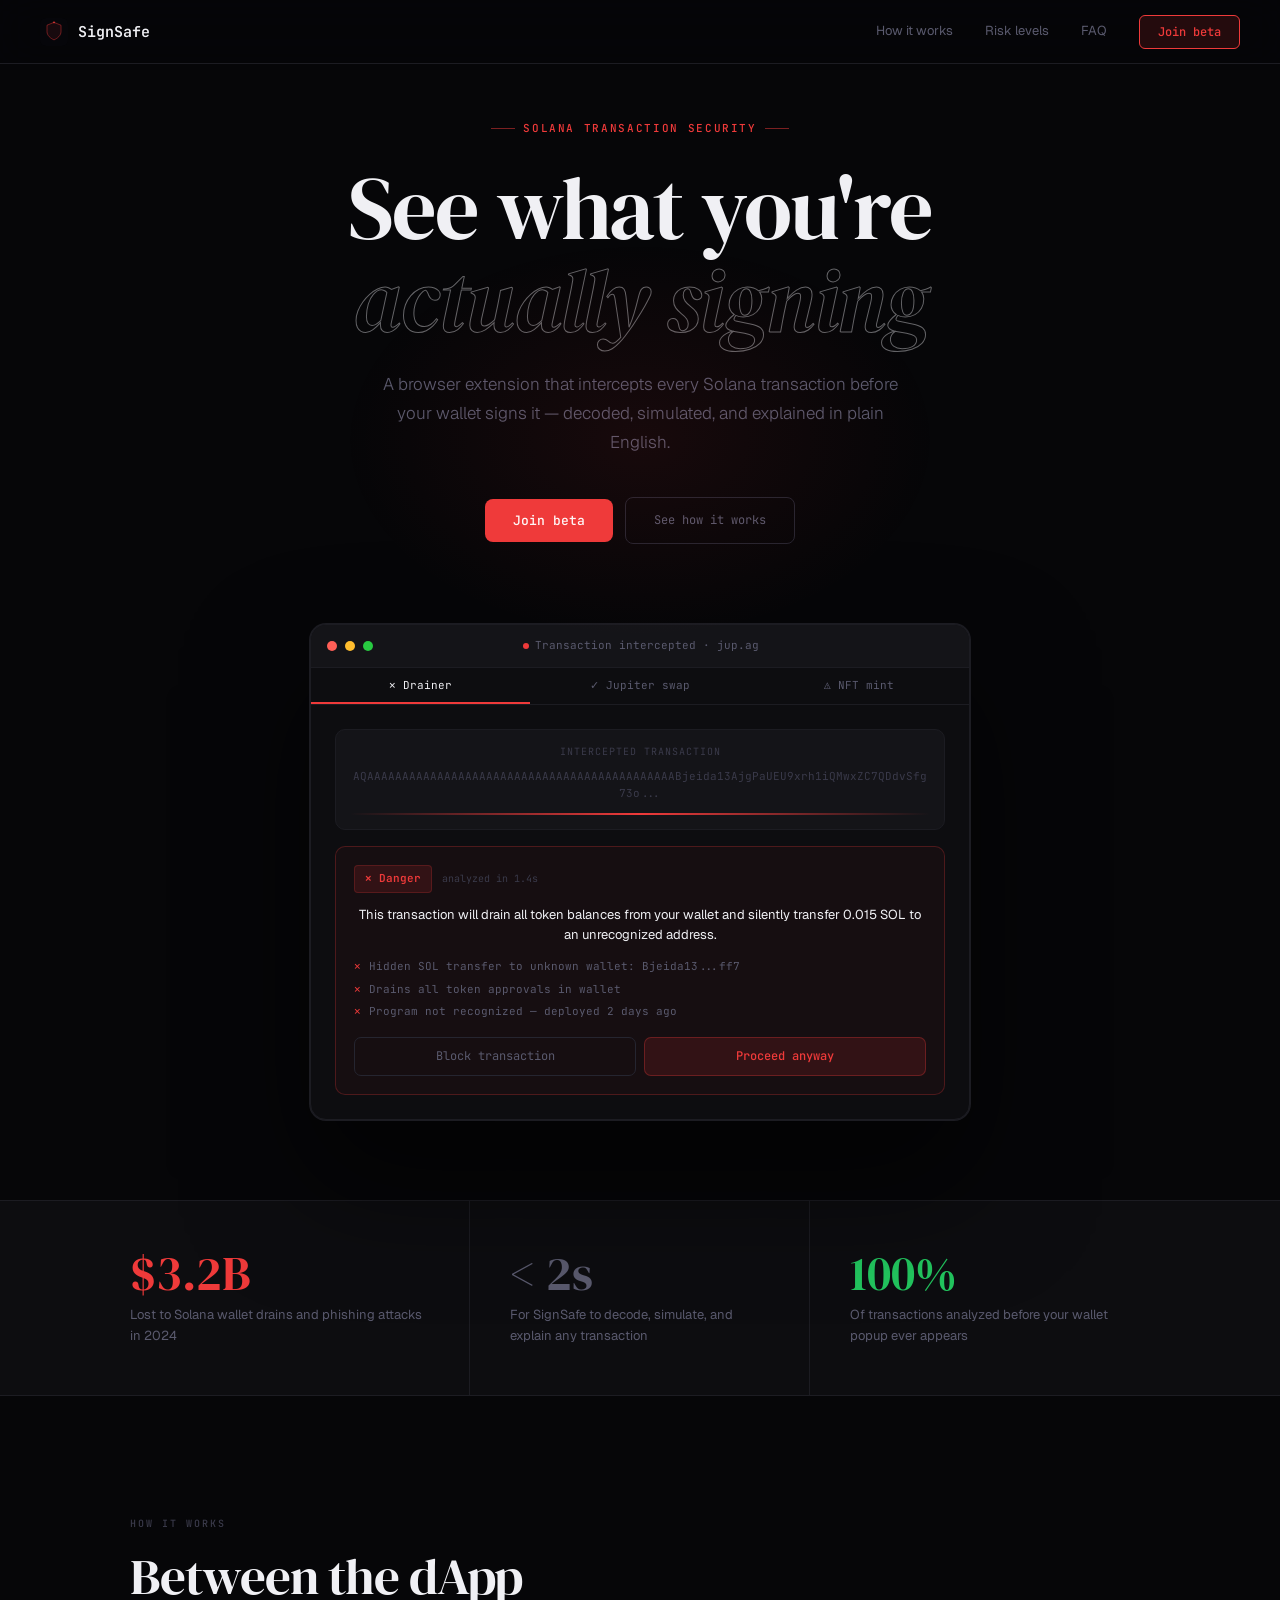
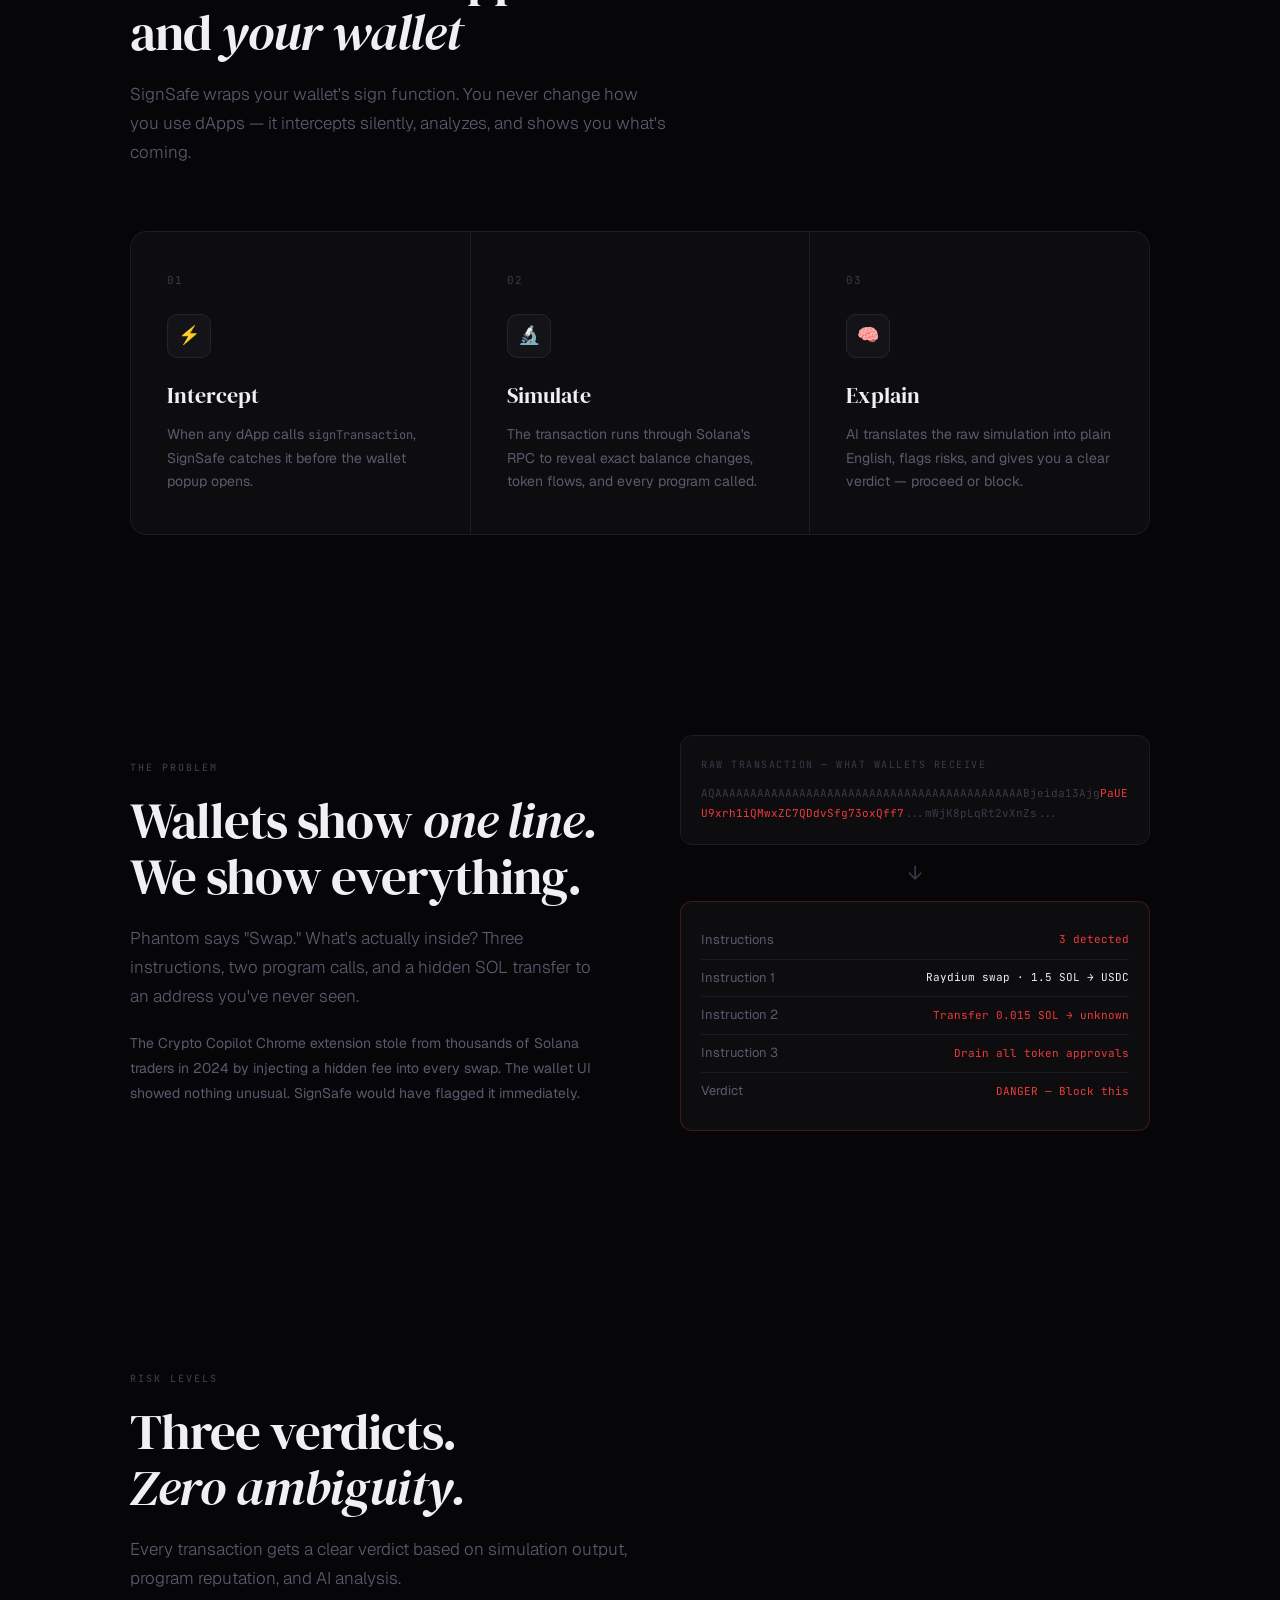
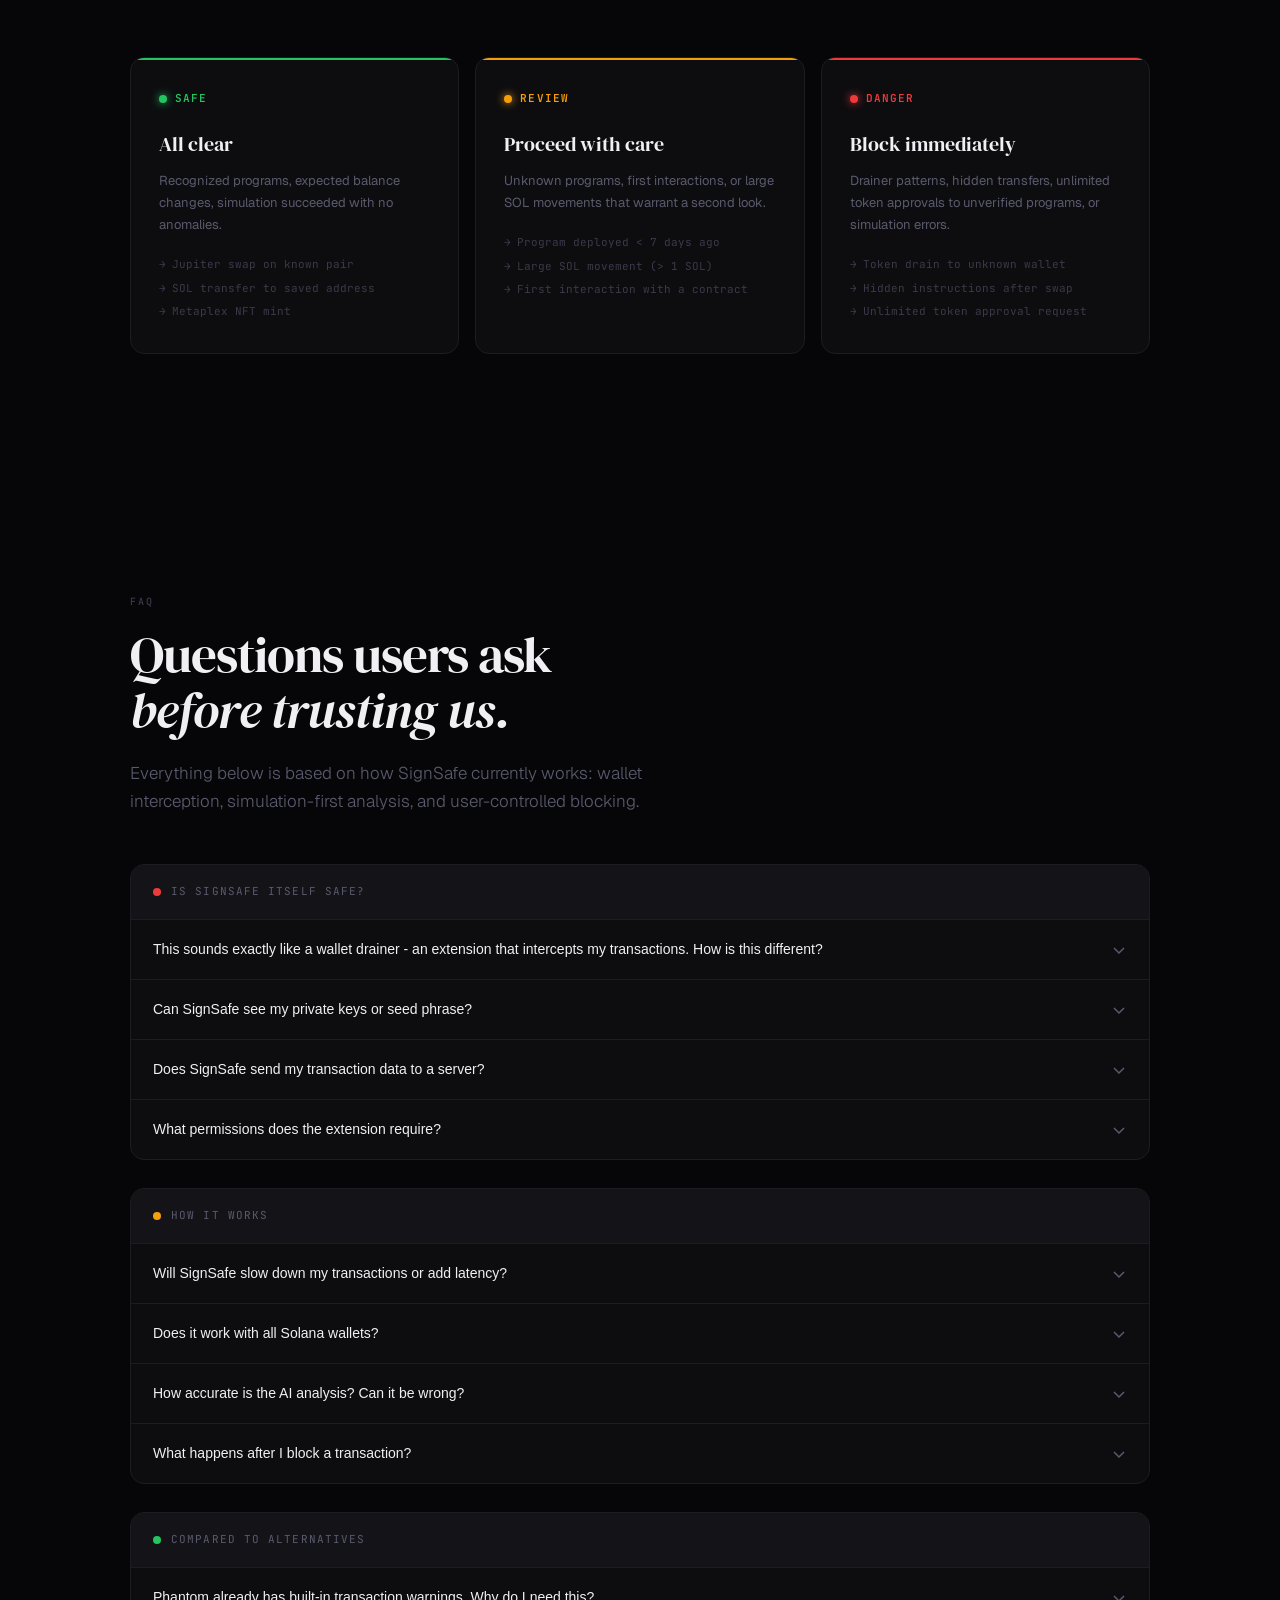
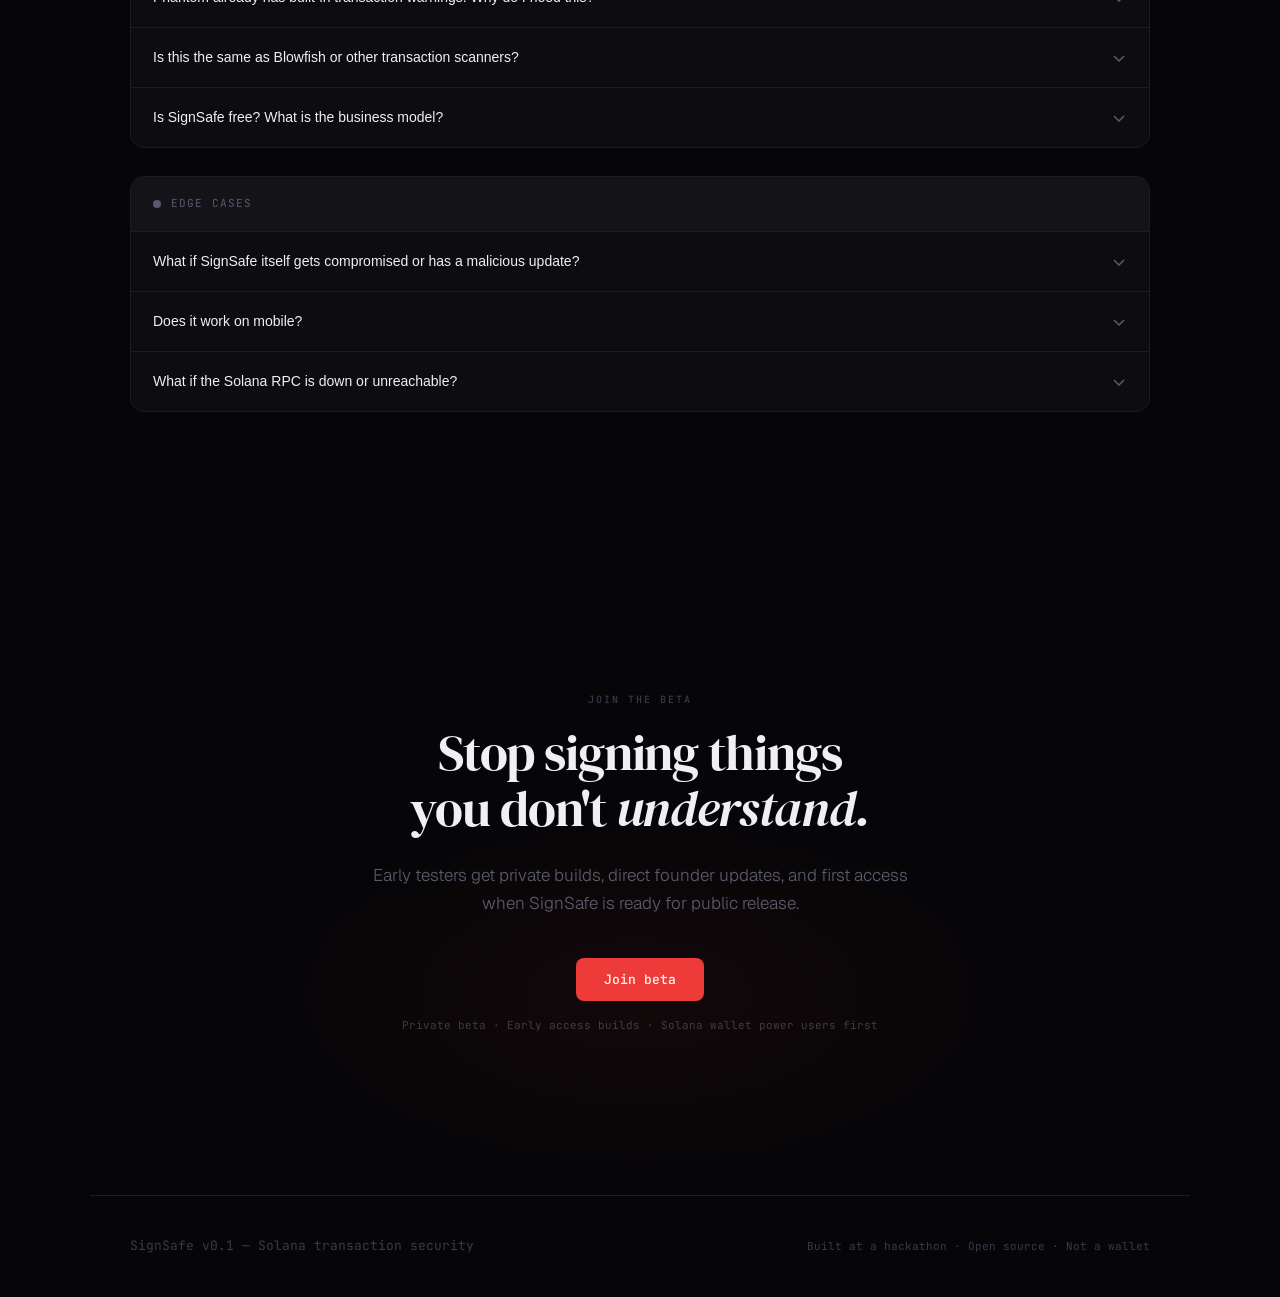
==== commit 6f712f4e: "Add FAQ section to landing page for user inquiries - Introduced a new FAQ section in index.html to a" ====
--- a/landing/index.html
+++ b/landing/index.html
@@ -112,6 +112,29 @@
 .risk-examples{display:flex;flex-direction:column;gap:6px;}
 .risk-ex{font-family:'JetBrains Mono',monospace;font-size:11px;color:var(--muted-2);display:flex;align-items:center;gap:6px;}
 .risk-ex::before{content:'→';}
+.faq-section{scroll-margin-top:84px;}
+.faq-layout{display:grid;gap:28px;margin-top:48px;}
+.faq-category{border:1px solid var(--border);border-radius:14px;background:var(--surface);overflow:hidden;}
+.faq-category-head{display:flex;align-items:center;gap:10px;padding:18px 22px;border-bottom:1px solid var(--border);background:var(--surface-2);}
+.faq-category-dot{width:8px;height:8px;border-radius:50%;flex-shrink:0;}
+.faq-category-title{font-family:'JetBrains Mono',monospace;font-size:11px;letter-spacing:.1em;text-transform:uppercase;color:var(--muted);}
+.faq-list{display:flex;flex-direction:column;}
+.faq-item{border-bottom:1px solid var(--border);}
+.faq-item:last-child{border-bottom:none;}
+.faq-question{width:100%;display:flex;align-items:flex-start;justify-content:space-between;gap:16px;padding:18px 22px;border:none;background:transparent;color:var(--text);text-align:left;cursor:pointer;font-size:14px;line-height:1.65;font-weight:500;transition:background .2s ease;}
+.faq-question:hover{background:rgba(255,255,255,.015);}
+.faq-chevron{width:16px;height:16px;flex-shrink:0;color:var(--muted);margin-top:4px;transition:transform .2s ease;}
+.faq-item.open .faq-chevron{transform:rotate(180deg);}
+.faq-answer{display:none;padding:0 22px 20px;font-size:14px;line-height:1.75;color:var(--muted);}
+.faq-item.open .faq-answer{display:block;animation:slideUp .2s ease both;}
+.faq-answer p{margin-bottom:12px;}
+.faq-answer p:last-child{margin-bottom:0;}
+.faq-code{font-family:'JetBrains Mono',monospace;font-size:12px;color:var(--text);background:var(--surface-2);border:1px solid var(--border-2);border-radius:4px;padding:2px 6px;white-space:nowrap;}
+.faq-callout{padding:10px 12px;border-left:2px solid;border-radius:0 8px 8px 0;background:var(--surface-2);font-size:13px;line-height:1.7;margin-top:10px;}
+.faq-callout.good{border-color:var(--green);color:#b5d7c0;}
+.faq-callout.warn{border-color:var(--amber);color:#d8bf8a;}
+.faq-badges{display:flex;flex-wrap:wrap;gap:8px;margin-top:12px;}
+.faq-badge{font-family:'JetBrains Mono',monospace;font-size:11px;padding:4px 8px;border-radius:6px;border:1px solid rgba(34,197,94,.2);background:var(--green-dim);color:var(--green);}
 .cta-section{padding:160px 40px;text-align:center;position:relative;max-width:1100px;margin:0 auto;}
 .cta-glow{position:absolute;bottom:0;left:50%;transform:translateX(-50%);width:800px;height:400px;background:radial-gradient(ellipse,rgba(239,58,58,.06) 0%,transparent 70%);pointer-events:none;}
 .cta-section h2{max-width:700px;margin:0 auto 24px;}
@@ -150,7 +173,7 @@
 .footer-note{font-family:'JetBrains Mono',monospace;font-size:11px;color:var(--muted-2);}
 @keyframes slideUp{from{opacity:0;transform:translateY(12px);}to{opacity:1;transform:translateY(0);}}
 .hero{animation:slideUp .6s ease both;}
-@media(max-width:768px){nav{padding:0 20px;}.nav-links{display:none;}.hero,section,.problem-section,.cta-section{padding:80px 20px;}.steps,.risk-grid,.beta-form-row{grid-template-columns:1fr;}.problem-section{grid-template-columns:1fr;}.stat-strip-inner{grid-template-columns:1fr;padding:0 20px;}.stat-item{border-right:none;border-bottom:1px solid var(--border);padding:32px 0;}.beta-panel{padding:24px 20px;}.beta-panel h3{font-size:32px;}.beta-submit{width:100%;}footer{flex-direction:column;gap:12px;padding:32px 20px;}}
+@media(max-width:768px){nav{padding:0 20px;}.nav-links{display:none;}.hero,section,.problem-section,.cta-section{padding:80px 20px;}.steps,.risk-grid,.beta-form-row{grid-template-columns:1fr;}.problem-section{grid-template-columns:1fr;}.stat-strip-inner{grid-template-columns:1fr;padding:0 20px;}.stat-item{border-right:none;border-bottom:1px solid var(--border);padding:32px 0;}.faq-layout{gap:18px;}.faq-category-head{padding:16px 16px;}.faq-question{padding:16px 16px;font-size:13px;}.faq-answer{padding:0 16px 16px;font-size:13px;}.faq-callout{font-size:12px;}.beta-panel{padding:24px 20px;}.beta-panel h3{font-size:32px;}.beta-submit{width:100%;}footer{flex-direction:column;gap:12px;padding:32px 20px;}}
 </style>
 </head>
 <body>
@@ -160,6 +183,7 @@
   <div class="nav-links">
     <a href="#how">How it works</a>
     <a href="#risk">Risk levels</a>
+    <a href="#faq">FAQ</a>
     <button type="button" class="btn-chrome cta-button" data-open-beta>Join beta</button>
   </div>
 </nav>
@@ -234,6 +258,202 @@
     <div class="risk-card safe"><div class="risk-indicator"><div class="risk-dot safe"></div><span class="rlt safe">Safe</span></div><h3>All clear</h3><p>Recognized programs, expected balance changes, simulation succeeded with no anomalies.</p><div class="risk-examples"><div class="risk-ex">Jupiter swap on known pair</div><div class="risk-ex">SOL transfer to saved address</div><div class="risk-ex">Metaplex NFT mint</div></div></div>
     <div class="risk-card review"><div class="risk-indicator"><div class="risk-dot review"></div><span class="rlt review">Review</span></div><h3>Proceed with care</h3><p>Unknown programs, first interactions, or large SOL movements that warrant a second look.</p><div class="risk-examples"><div class="risk-ex">Program deployed &lt; 7 days ago</div><div class="risk-ex">Large SOL movement (&gt; 1 SOL)</div><div class="risk-ex">First interaction with a contract</div></div></div>
     <div class="risk-card danger"><div class="risk-indicator"><div class="risk-dot danger"></div><span class="rlt danger">Danger</span></div><h3>Block immediately</h3><p>Drainer patterns, hidden transfers, unlimited token approvals to unverified programs, or simulation errors.</p><div class="risk-examples"><div class="risk-ex">Token drain to unknown wallet</div><div class="risk-ex">Hidden instructions after swap</div><div class="risk-ex">Unlimited token approval request</div></div></div>
+  </div>
+</section>
+
+<section id="faq" class="faq-section">
+  <div class="section-label">FAQ</div>
+  <h2>Questions users ask<br><em>before trusting us.</em></h2>
+  <p class="lead">Everything below is based on how SignSafe currently works: wallet interception, simulation-first analysis, and user-controlled blocking.</p>
+  <div class="faq-layout">
+    <div class="faq-category">
+      <div class="faq-category-head">
+        <span class="faq-category-dot" style="background:var(--red);"></span>
+        <span class="faq-category-title">Is SignSafe itself safe?</span>
+      </div>
+      <div class="faq-list">
+        <div class="faq-item">
+          <button class="faq-question" type="button" aria-expanded="false" aria-controls="faq-a-1" id="faq-q-1">
+            <span>This sounds exactly like a wallet drainer - an extension that intercepts my transactions. How is this different?</span>
+            <svg class="faq-chevron" viewBox="0 0 16 16" fill="none" stroke="currentColor" stroke-width="1.5"><path d="M3 6l5 5 5-5"/></svg>
+          </button>
+          <div class="faq-answer" id="faq-a-1" role="region" aria-labelledby="faq-q-1">
+            <p>You are right to ask - and we are glad you did. The attack vector is identical. The Crypto Copilot extension used the exact same <span class="faq-code">signTransaction</span> interception technique we use. The difference is intent and verifiability.</p>
+            <p>SignSafe is fully open source. Every line of code is on GitHub. You can read the content script, the background worker, and the overlay - all three files total less than 400 lines. There is no obfuscation, no backend, no remote code execution.</p>
+            <div class="faq-callout good">SignSafe never modifies transactions. It calls Solana's public RPC to simulate, calls AI to explain, then passes the original transaction through unchanged - or throws an error if you block it. We cannot alter what you sign.</div>
+            <div class="faq-badges">
+              <span class="faq-badge">Open source</span>
+              <span class="faq-badge">No backend</span>
+              <span class="faq-badge">Read-only RPC</span>
+              <span class="faq-badge">Zero transaction modification</span>
+            </div>
+          </div>
+        </div>
+        <div class="faq-item">
+          <button class="faq-question" type="button" aria-expanded="false" aria-controls="faq-a-2" id="faq-q-2">
+            <span>Can SignSafe see my private keys or seed phrase?</span>
+            <svg class="faq-chevron" viewBox="0 0 16 16" fill="none" stroke="currentColor" stroke-width="1.5"><path d="M3 6l5 5 5-5"/></svg>
+          </button>
+          <div class="faq-answer" id="faq-a-2" role="region" aria-labelledby="faq-q-2">
+            <p>No. SignSafe never has access to your keys, seed phrase, or wallet internals. It only sees what any dApp on the internet already sees: the serialized unsigned transaction that the dApp sends to your wallet for signing.</p>
+            <p>Your private keys never leave Phantom, Backpack, or whatever wallet you use. They are stored encrypted inside the wallet extension and are never exposed to content scripts like ours. SignSafe intercepts the transaction request, not the signing process itself.</p>
+          </div>
+        </div>
+        <div class="faq-item">
+          <button class="faq-question" type="button" aria-expanded="false" aria-controls="faq-a-3" id="faq-q-3">
+            <span>Does SignSafe send my transaction data to a server?</span>
+            <svg class="faq-chevron" viewBox="0 0 16 16" fill="none" stroke="currentColor" stroke-width="1.5"><path d="M3 6l5 5 5-5"/></svg>
+          </button>
+          <div class="faq-answer" id="faq-a-3" role="region" aria-labelledby="faq-q-3">
+            <p>Two external calls are made when you initiate a transaction.</p>
+            <p><strong>1.</strong> <span class="faq-code">simulateTransaction</span> sent to Solana's public RPC endpoint (<span class="faq-code">api.mainnet-beta.solana.com</span>). This is the same call any dApp or wallet makes when estimating fees. It contains no identifying information.</p>
+            <p><strong>2.</strong> The simulation result (balance changes, program IDs, logs) sent to the Claude API for plain-English analysis. No wallet addresses, no private keys, no browsing history - only the on-chain effect of the transaction.</p>
+            <p>There is no SignSafe backend. No analytics, no telemetry, no user tracking. The extension has no server of its own.</p>
+          </div>
+        </div>
+        <div class="faq-item">
+          <button class="faq-question" type="button" aria-expanded="false" aria-controls="faq-a-4" id="faq-q-4">
+            <span>What permissions does the extension require?</span>
+            <svg class="faq-chevron" viewBox="0 0 16 16" fill="none" stroke="currentColor" stroke-width="1.5"><path d="M3 6l5 5 5-5"/></svg>
+          </button>
+          <div class="faq-answer" id="faq-a-4" role="region" aria-labelledby="faq-q-4">
+            <p>Three permissions: <span class="faq-code">storage</span> (to save your settings), <span class="faq-code">scripting</span> (to inject the proxy into pages), and <span class="faq-code">activeTab</span> (to detect which site is requesting a transaction).</p>
+            <p>We do not request <span class="faq-code">history</span>, <span class="faq-code">tabs</span>, <span class="faq-code">cookies</span>, <span class="faq-code">bookmarks</span>, or any permission that would let us see what you are doing outside of a transaction request.</p>
+          </div>
+        </div>
+      </div>
+    </div>
+
+    <div class="faq-category">
+      <div class="faq-category-head">
+        <span class="faq-category-dot" style="background:var(--amber);"></span>
+        <span class="faq-category-title">How it works</span>
+      </div>
+      <div class="faq-list">
+        <div class="faq-item">
+          <button class="faq-question" type="button" aria-expanded="false" aria-controls="faq-a-5" id="faq-q-5">
+            <span>Will SignSafe slow down my transactions or add latency?</span>
+            <svg class="faq-chevron" viewBox="0 0 16 16" fill="none" stroke="currentColor" stroke-width="1.5"><path d="M3 6l5 5 5-5"/></svg>
+          </button>
+          <div class="faq-answer" id="faq-a-5" role="region" aria-labelledby="faq-q-5">
+            <p>SignSafe adds 1-3 seconds before the wallet popup opens. This is the time it takes to run the RPC simulation and get the AI analysis back.</p>
+            <p>This delay is intentional. The entire point is to pause before you sign. If a 2-second pause is too slow for your use case, you can disable SignSafe for specific sites from the extension popup.</p>
+          </div>
+        </div>
+        <div class="faq-item">
+          <button class="faq-question" type="button" aria-expanded="false" aria-controls="faq-a-6" id="faq-q-6">
+            <span>Does it work with all Solana wallets?</span>
+            <svg class="faq-chevron" viewBox="0 0 16 16" fill="none" stroke="currentColor" stroke-width="1.5"><path d="M3 6l5 5 5-5"/></svg>
+          </button>
+          <div class="faq-answer" id="faq-a-6" role="region" aria-labelledby="faq-q-6">
+            <p>SignSafe works with wallets that inject a <span class="faq-code">window.solana</span> provider - including Phantom, Backpack, Solflare, and most browser-based Solana wallets.</p>
+            <p>It does not currently work with hardware wallets used standalone, wallet-connect style mobile signers, or wallets that use non-standard injection interfaces.</p>
+            <div class="faq-callout warn">Only one wallet extension can hold the primary <span class="faq-code">window.solana</span> slot at a time. If multiple wallet extensions are installed, only the active one is wrapped.</div>
+          </div>
+        </div>
+        <div class="faq-item">
+          <button class="faq-question" type="button" aria-expanded="false" aria-controls="faq-a-7" id="faq-q-7">
+            <span>How accurate is the AI analysis? Can it be wrong?</span>
+            <svg class="faq-chevron" viewBox="0 0 16 16" fill="none" stroke="currentColor" stroke-width="1.5"><path d="M3 6l5 5 5-5"/></svg>
+          </button>
+          <div class="faq-answer" id="faq-a-7" role="region" aria-labelledby="faq-q-7">
+            <p>The simulation result from Solana's RPC is ground truth - it cannot be wrong about what the transaction will do. The AI's job is to translate that into plain English and assign a risk level, and that translation can occasionally be over- or under-cautious.</p>
+            <p>The most common false positive: a legitimate new protocol gets flagged as Review because its program was deployed recently. The most common false negative: a sophisticated drainer that mimics a legitimate transaction structure.</p>
+            <p>SignSafe is a second opinion, not a guarantee. The final decision is always yours. If something feels wrong even after a green verdict, trust that feeling.</p>
+          </div>
+        </div>
+        <div class="faq-item">
+          <button class="faq-question" type="button" aria-expanded="false" aria-controls="faq-a-8" id="faq-q-8">
+            <span>What happens after I block a transaction?</span>
+            <svg class="faq-chevron" viewBox="0 0 16 16" fill="none" stroke="currentColor" stroke-width="1.5"><path d="M3 6l5 5 5-5"/></svg>
+          </button>
+          <div class="faq-answer" id="faq-a-8" role="region" aria-labelledby="faq-q-8">
+            <p>When you click Block, SignSafe throws an error to the dApp - the same error pattern as dismissing a wallet popup. The dApp sees a rejection and the transaction is never broadcast.</p>
+            <p>SignSafe shows you a breakdown of exactly which instruction triggered the flag, so you can understand what you just avoided. You can optionally submit the malicious site or program address to our community blocklist so other users are protected within the next sync cycle.</p>
+          </div>
+        </div>
+      </div>
+    </div>
+
+    <div class="faq-category">
+      <div class="faq-category-head">
+        <span class="faq-category-dot" style="background:var(--green);"></span>
+        <span class="faq-category-title">Compared to alternatives</span>
+      </div>
+      <div class="faq-list">
+        <div class="faq-item">
+          <button class="faq-question" type="button" aria-expanded="false" aria-controls="faq-a-9" id="faq-q-9">
+            <span>Phantom already has built-in transaction warnings. Why do I need this?</span>
+            <svg class="faq-chevron" viewBox="0 0 16 16" fill="none" stroke="currentColor" stroke-width="1.5"><path d="M3 6l5 5 5-5"/></svg>
+          </button>
+          <div class="faq-answer" id="faq-a-9" role="region" aria-labelledby="faq-q-9">
+            <p>Phantom's warnings (powered by Blowfish) are good - and we think you should keep them on. SignSafe is a complementary layer, not a replacement. The key difference: Phantom's warnings appear inside the wallet popup, after the transaction has already reached it. SignSafe intercepts before the popup opens.</p>
+            <p>More practically: Phantom's integration only covers Phantom. SignSafe wraps any wallet that uses <span class="faq-code">window.solana</span>, including wallets that have no built-in security analysis. Backpack, Solflare, and smaller wallets get the same protection.</p>
+          </div>
+        </div>
+        <div class="faq-item">
+          <button class="faq-question" type="button" aria-expanded="false" aria-controls="faq-a-10" id="faq-q-10">
+            <span>Is this the same as Blowfish or other transaction scanners?</span>
+            <svg class="faq-chevron" viewBox="0 0 16 16" fill="none" stroke="currentColor" stroke-width="1.5"><path d="M3 6l5 5 5-5"/></svg>
+          </button>
+          <div class="faq-answer" id="faq-a-10" role="region" aria-labelledby="faq-q-10">
+            <p>Blowfish is an API-based service that wallet providers integrate on their backend. It uses a database of known threats and rule-based heuristics. It is excellent but requires the wallet to have integrated it.</p>
+            <p>SignSafe uses live on-chain simulation via Solana's public RPC - there is no proprietary database, no subscription, and no wallet integration required. The simulation tells you exactly what will happen, not just whether it matches a known pattern. A brand-new drainer that Blowfish has not seen yet can still be caught by SignSafe if the simulation shows tokens draining.</p>
+          </div>
+        </div>
+        <div class="faq-item">
+          <button class="faq-question" type="button" aria-expanded="false" aria-controls="faq-a-11" id="faq-q-11">
+            <span>Is SignSafe free? What is the business model?</span>
+            <svg class="faq-chevron" viewBox="0 0 16 16" fill="none" stroke="currentColor" stroke-width="1.5"><path d="M3 6l5 5 5-5"/></svg>
+          </button>
+          <div class="faq-answer" id="faq-a-11" role="region" aria-labelledby="faq-q-11">
+            <p>Free for personal use, always. The extension costs nothing and has no usage limits.</p>
+            <p>The API costs (Solana RPC + Claude AI) are negligible per transaction - under $0.01 per analysis at current pricing. For the current beta, these are covered by the team.</p>
+            <p>The long-term model is a developer API and SDK for dApps and wallet providers that want to embed SignSafe analysis natively, while the personal extension stays free.</p>
+          </div>
+        </div>
+      </div>
+    </div>
+
+    <div class="faq-category">
+      <div class="faq-category-head">
+        <span class="faq-category-dot" style="background:var(--muted);"></span>
+        <span class="faq-category-title">Edge cases</span>
+      </div>
+      <div class="faq-list">
+        <div class="faq-item">
+          <button class="faq-question" type="button" aria-expanded="false" aria-controls="faq-a-12" id="faq-q-12">
+            <span>What if SignSafe itself gets compromised or has a malicious update?</span>
+            <svg class="faq-chevron" viewBox="0 0 16 16" fill="none" stroke="currentColor" stroke-width="1.5"><path d="M3 6l5 5 5-5"/></svg>
+          </button>
+          <div class="faq-answer" id="faq-a-12" role="region" aria-labelledby="faq-q-12">
+            <p>This is the right question to ask of any security tool. The Chrome Web Store enforces code review on updates, but that is not a complete guarantee.</p>
+            <p>Two protections: first, SignSafe is open source so any version can be diffed against the previous one on GitHub. Community review of updates is encouraged. Second, the extension permissions are intentionally minimal, so even a compromised version cannot access your keys or browsing history.</p>
+            <div class="faq-callout good">If you want to be certain: pin the extension version in Chrome and only update after the community has reviewed the new commit.</div>
+          </div>
+        </div>
+        <div class="faq-item">
+          <button class="faq-question" type="button" aria-expanded="false" aria-controls="faq-a-13" id="faq-q-13">
+            <span>Does it work on mobile?</span>
+            <svg class="faq-chevron" viewBox="0 0 16 16" fill="none" stroke="currentColor" stroke-width="1.5"><path d="M3 6l5 5 5-5"/></svg>
+          </button>
+          <div class="faq-answer" id="faq-a-13" role="region" aria-labelledby="faq-q-13">
+            <p>Not currently. SignSafe is a desktop Chrome extension and cannot hook into mobile wallet in-app browser architectures yet.</p>
+            <p>If you primarily use Solana on mobile, the best current option is to use Phantom's built-in transaction screening and treat any transaction link from a DM, tweet, or Discord message with high suspicion before approving.</p>
+          </div>
+        </div>
+        <div class="faq-item">
+          <button class="faq-question" type="button" aria-expanded="false" aria-controls="faq-a-14" id="faq-q-14">
+            <span>What if the Solana RPC is down or unreachable?</span>
+            <svg class="faq-chevron" viewBox="0 0 16 16" fill="none" stroke="currentColor" stroke-width="1.5"><path d="M3 6l5 5 5-5"/></svg>
+          </button>
+          <div class="faq-answer" id="faq-a-14" role="region" aria-labelledby="faq-q-14">
+            <p>If RPC simulation fails for any reason - network error, timeout, expired blockhash - SignSafe defaults to a Review verdict with a clear notice that analysis was incomplete. It does not silently pass the transaction through as Safe.</p>
+            <p>You always retain the choice to proceed or block. A failed simulation means less information, not a green light.</p>
+          </div>
+        </div>
+      </div>
+    </div>
   </div>
 </section>
 
@@ -362,6 +582,24 @@
     betaStatus.className='beta-status error';
   }
 });
+
+document.querySelectorAll('.faq-question').forEach((button)=>{
+  button.addEventListener('click',()=>{
+    const item=button.closest('.faq-item');
+    const isOpen=item.classList.contains('open');
+
+    document.querySelectorAll('.faq-item.open').forEach((openItem)=>{
+      openItem.classList.remove('open');
+      const openButton=openItem.querySelector('.faq-question');
+      if(openButton) openButton.setAttribute('aria-expanded','false');
+    });
+
+    if(!isOpen){
+      item.classList.add('open');
+      button.setAttribute('aria-expanded','true');
+    }
+  });
+});
 </script>
 </body>
 </html>
